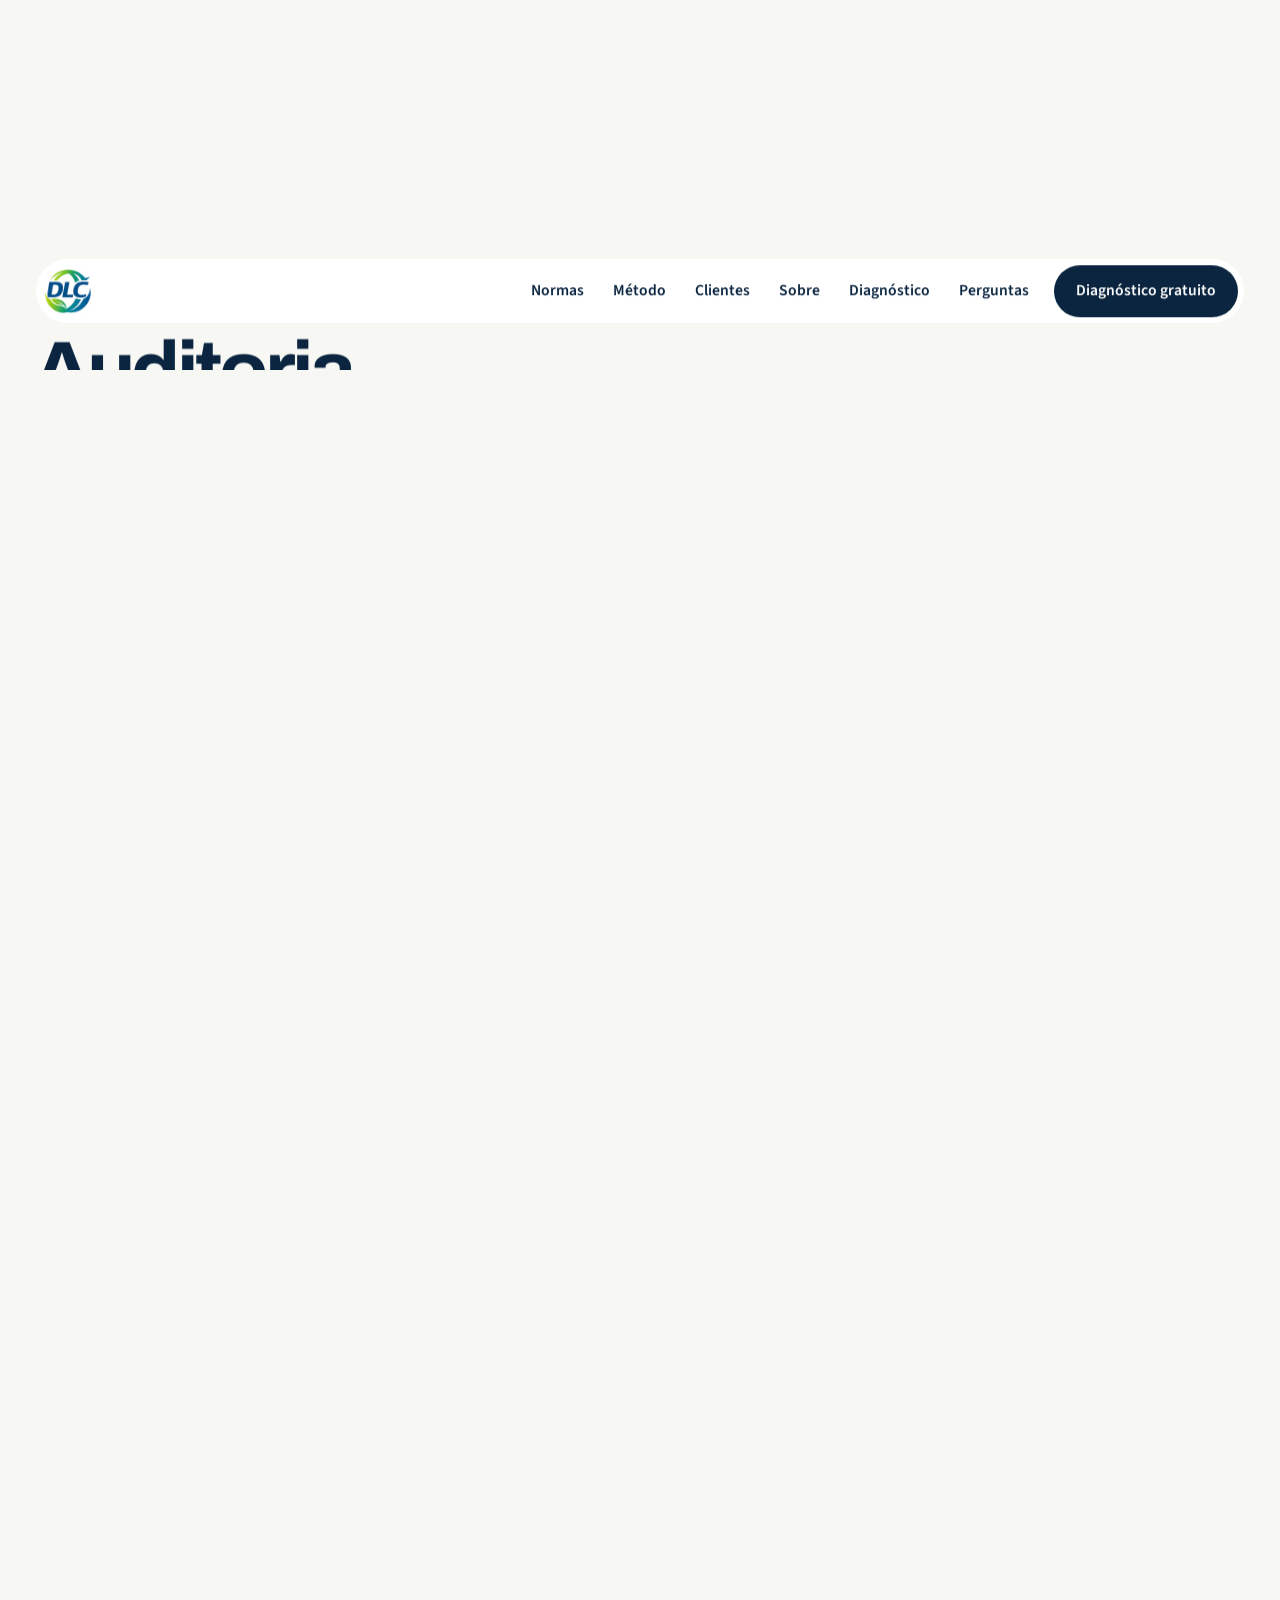
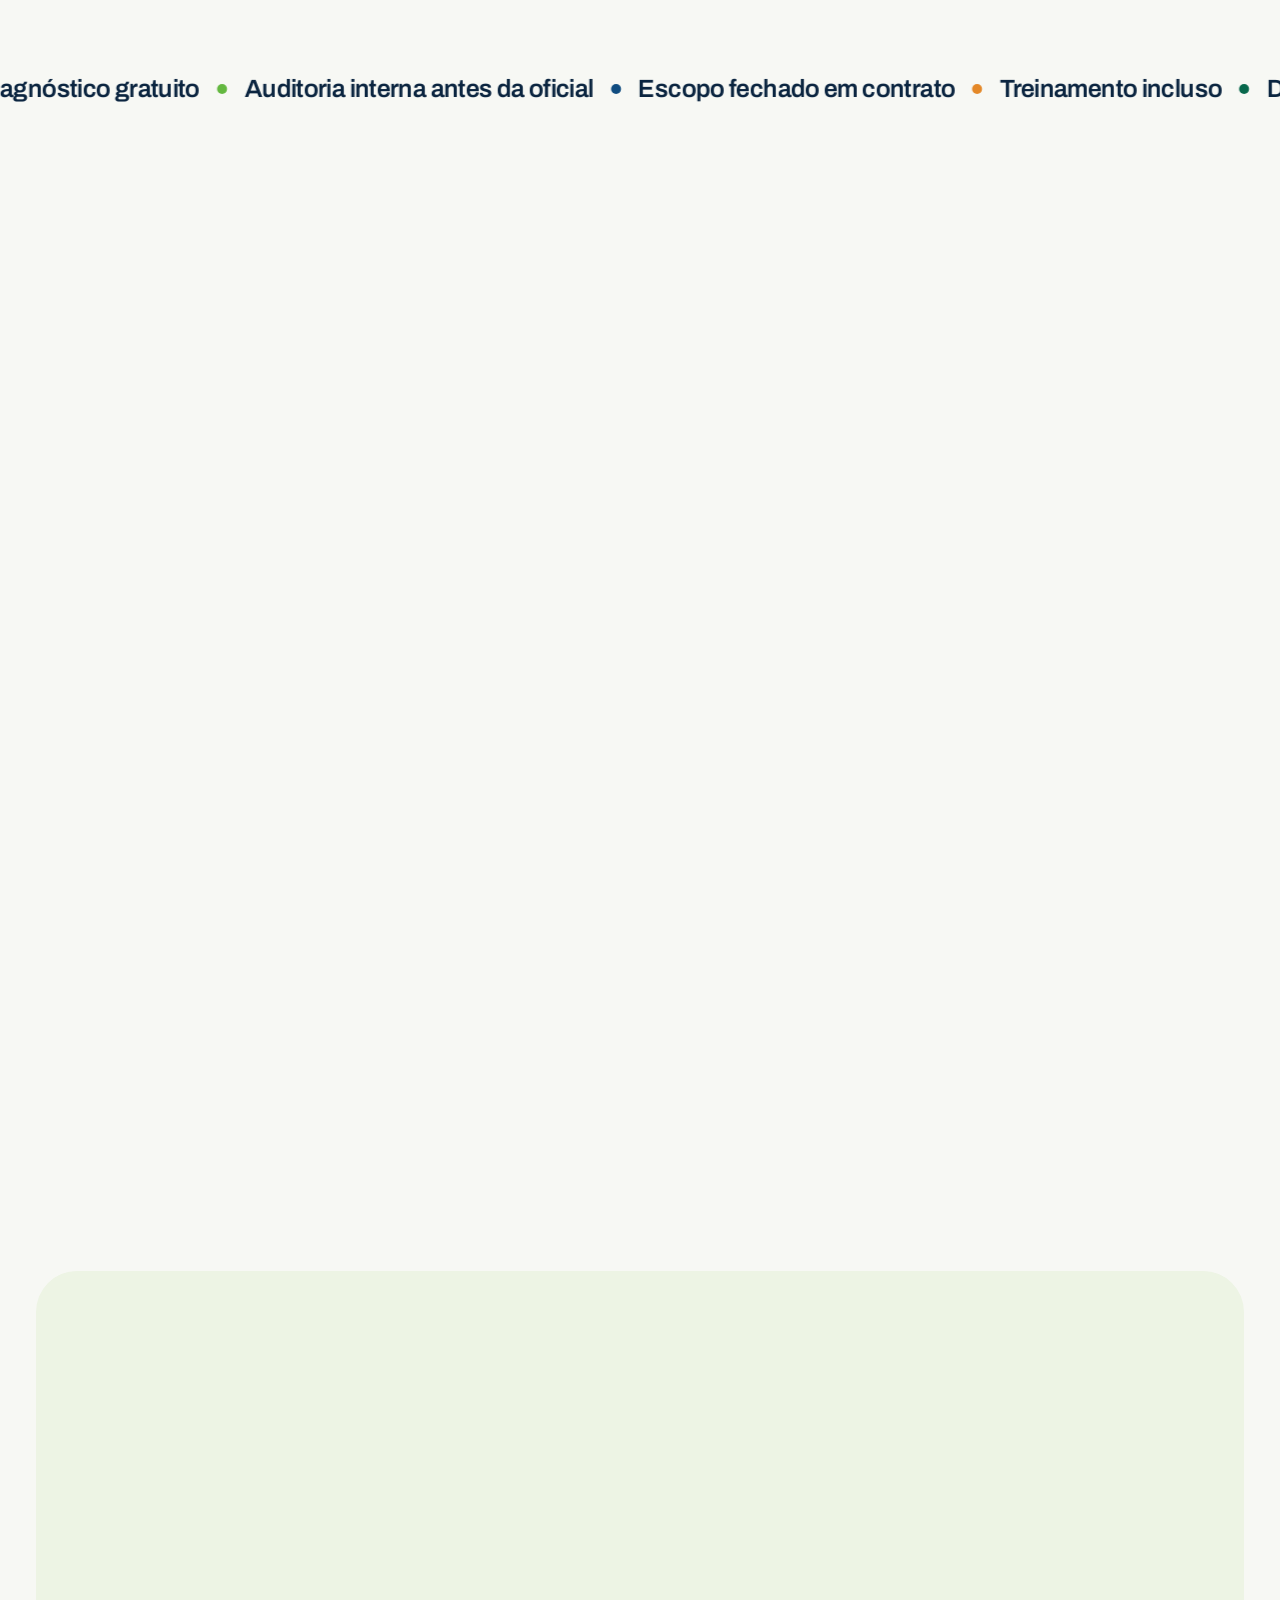
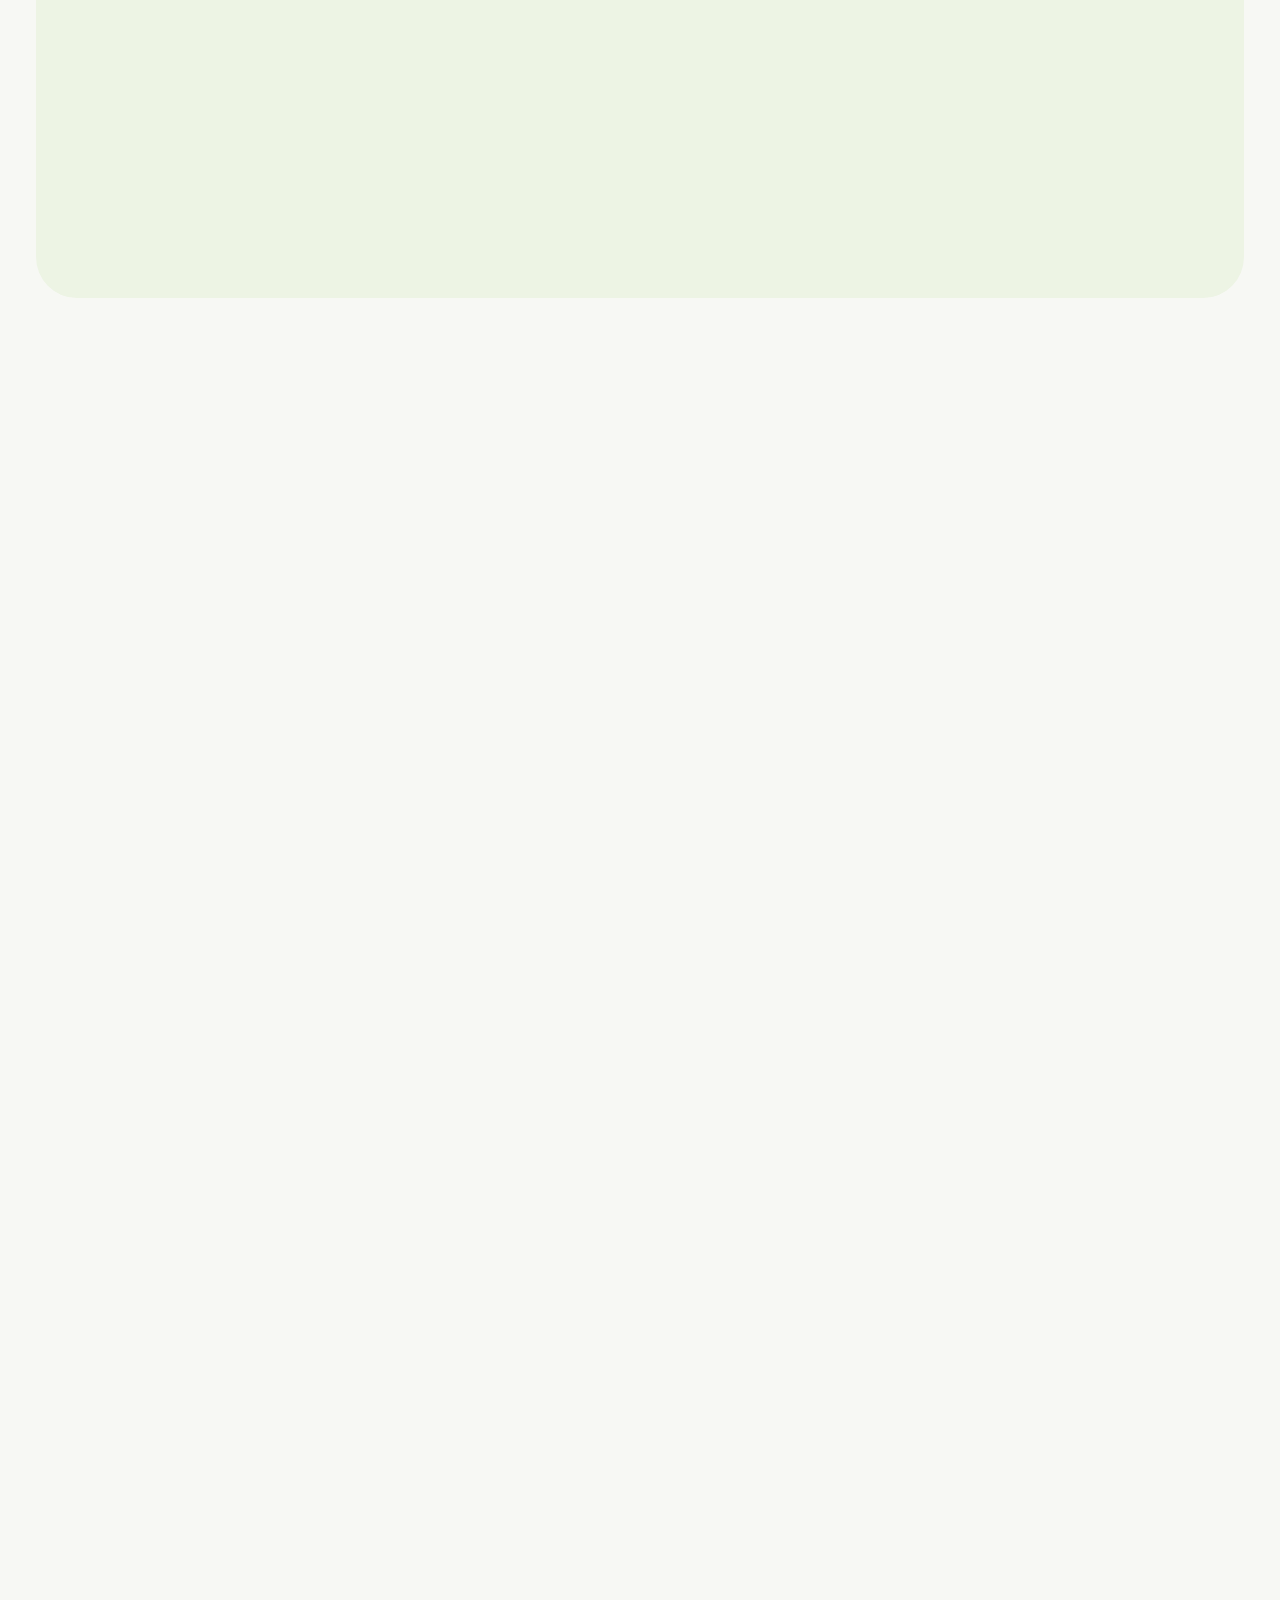
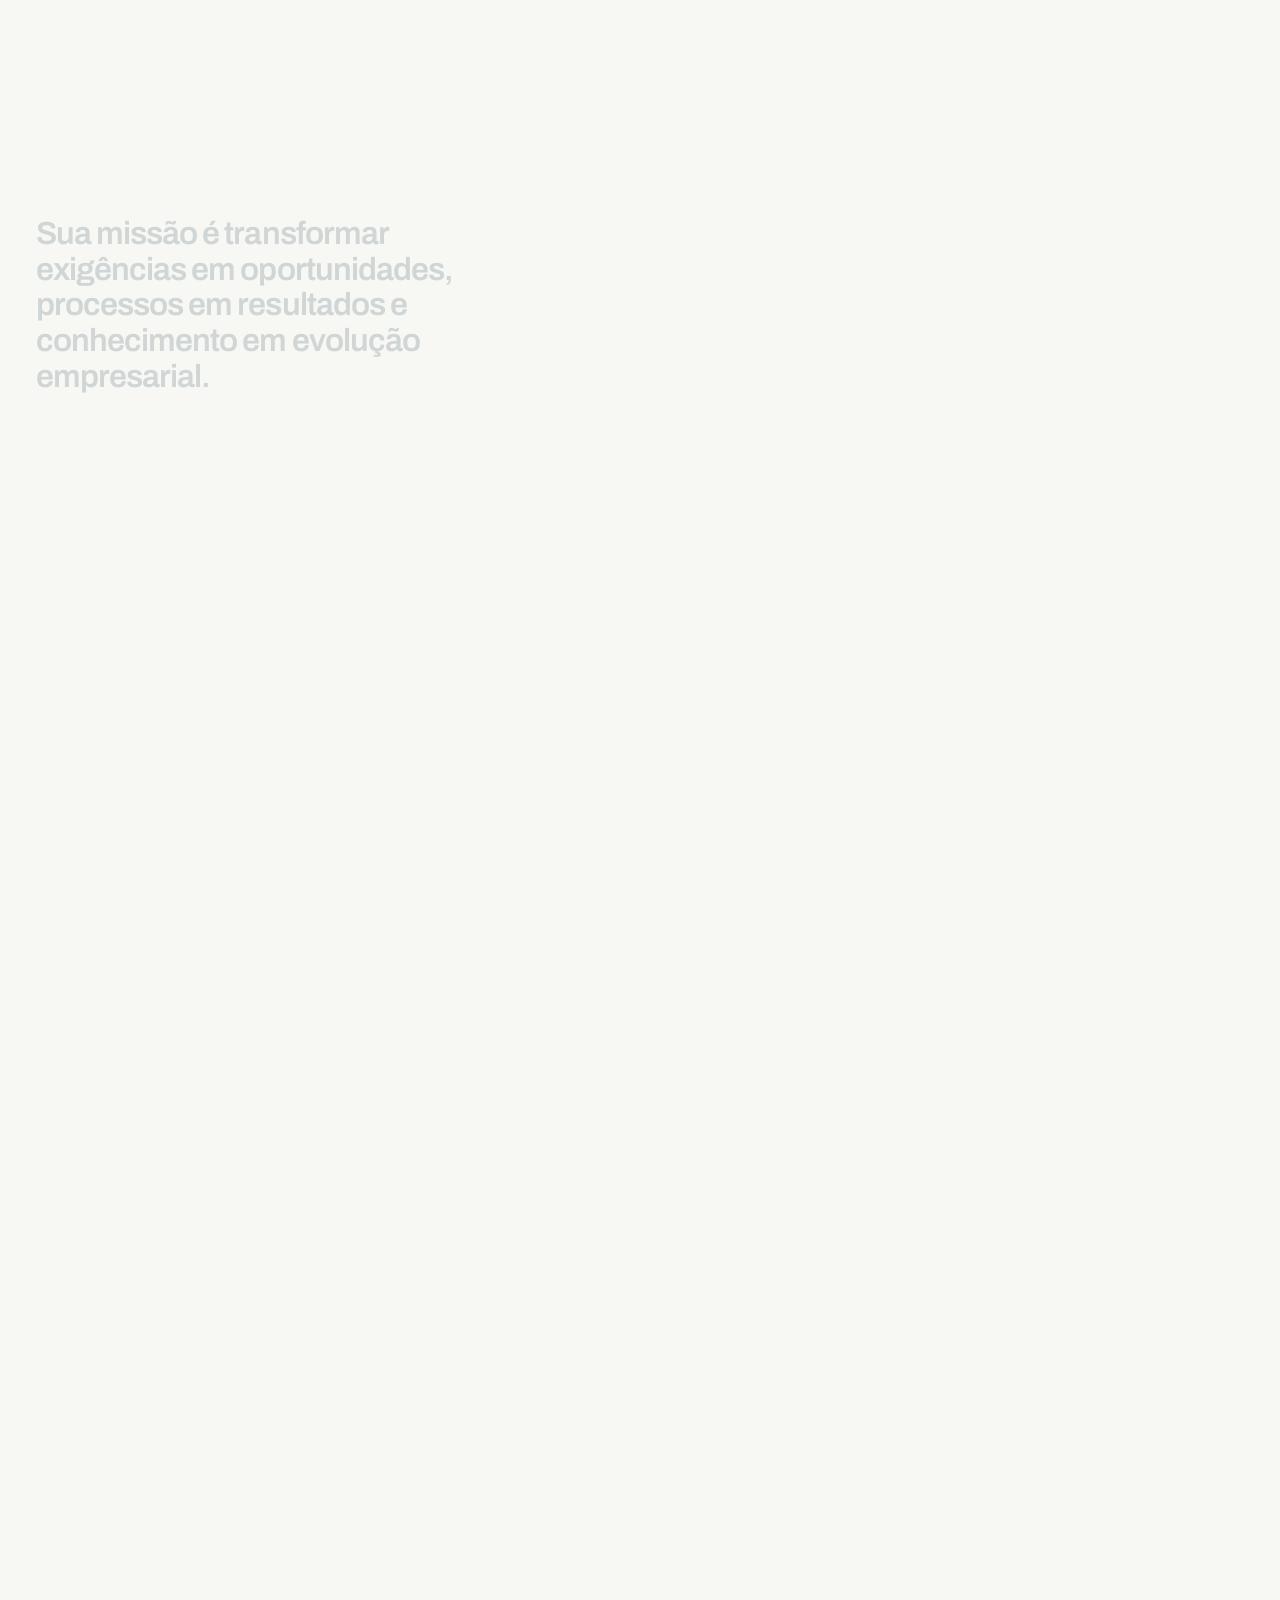
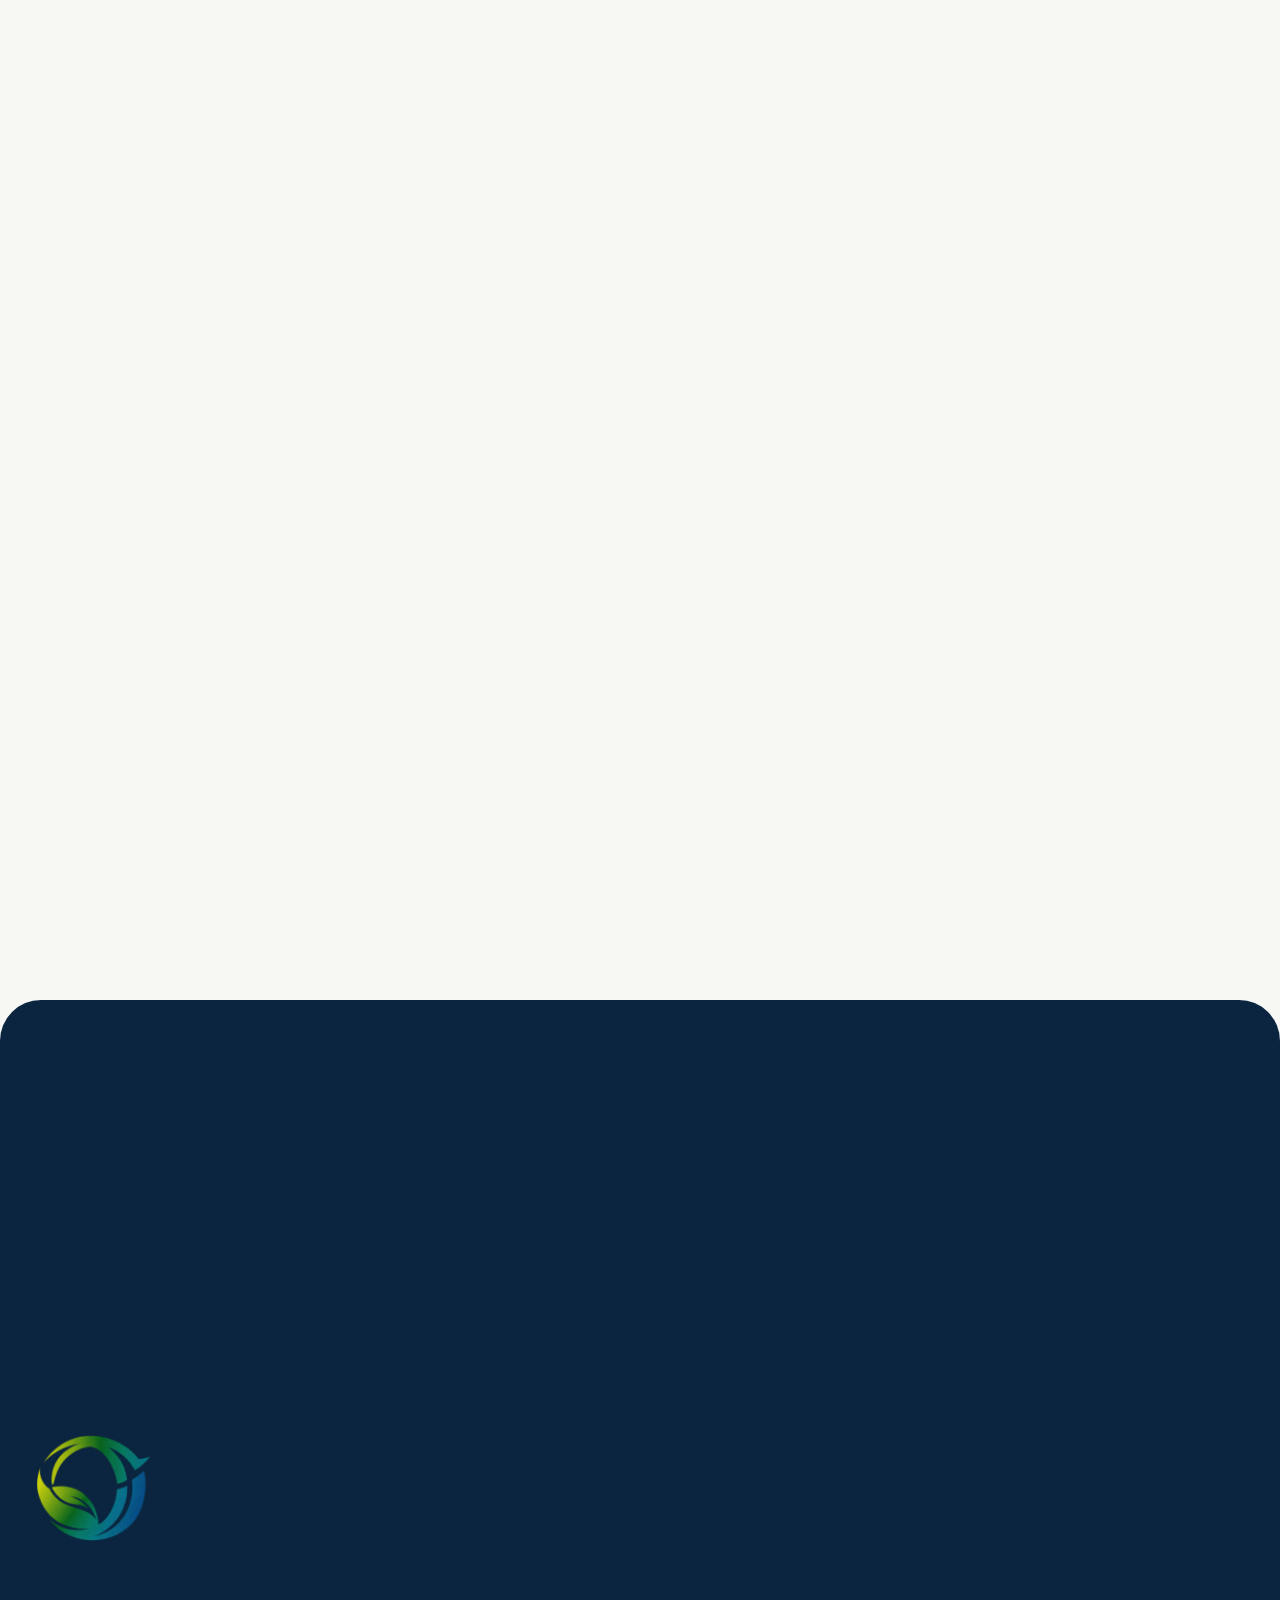
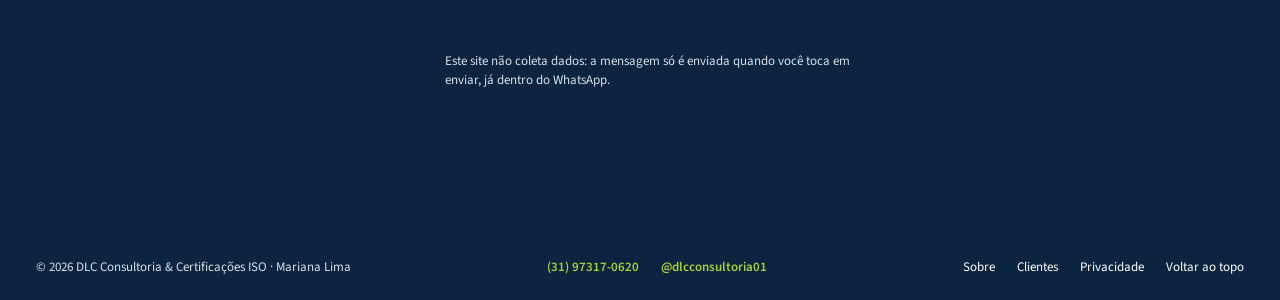
==== clientes.html @ 3fd49c4d "Novo site: landing de uma seção por tela, com Clientes e Sobre Substitui a versão anterior (formulár" ====
<!doctype html>
<html lang="pt-BR">
<head>
  <meta charset="utf-8">
  <meta name="viewport" content="width=device-width, initial-scale=1">
  <title>Clientes | DLC Consultoria</title>
  <meta name="robots" content="noindex">
  <meta http-equiv="refresh" content="0; url=index.html#clientes">
  <link rel="canonical" href="https://dlcconsultoria.com.br/#clientes">
</head>
<body>
  <p><a href="index.html#clientes">Ir para a seção Clientes</a></p>
</body>
</html>
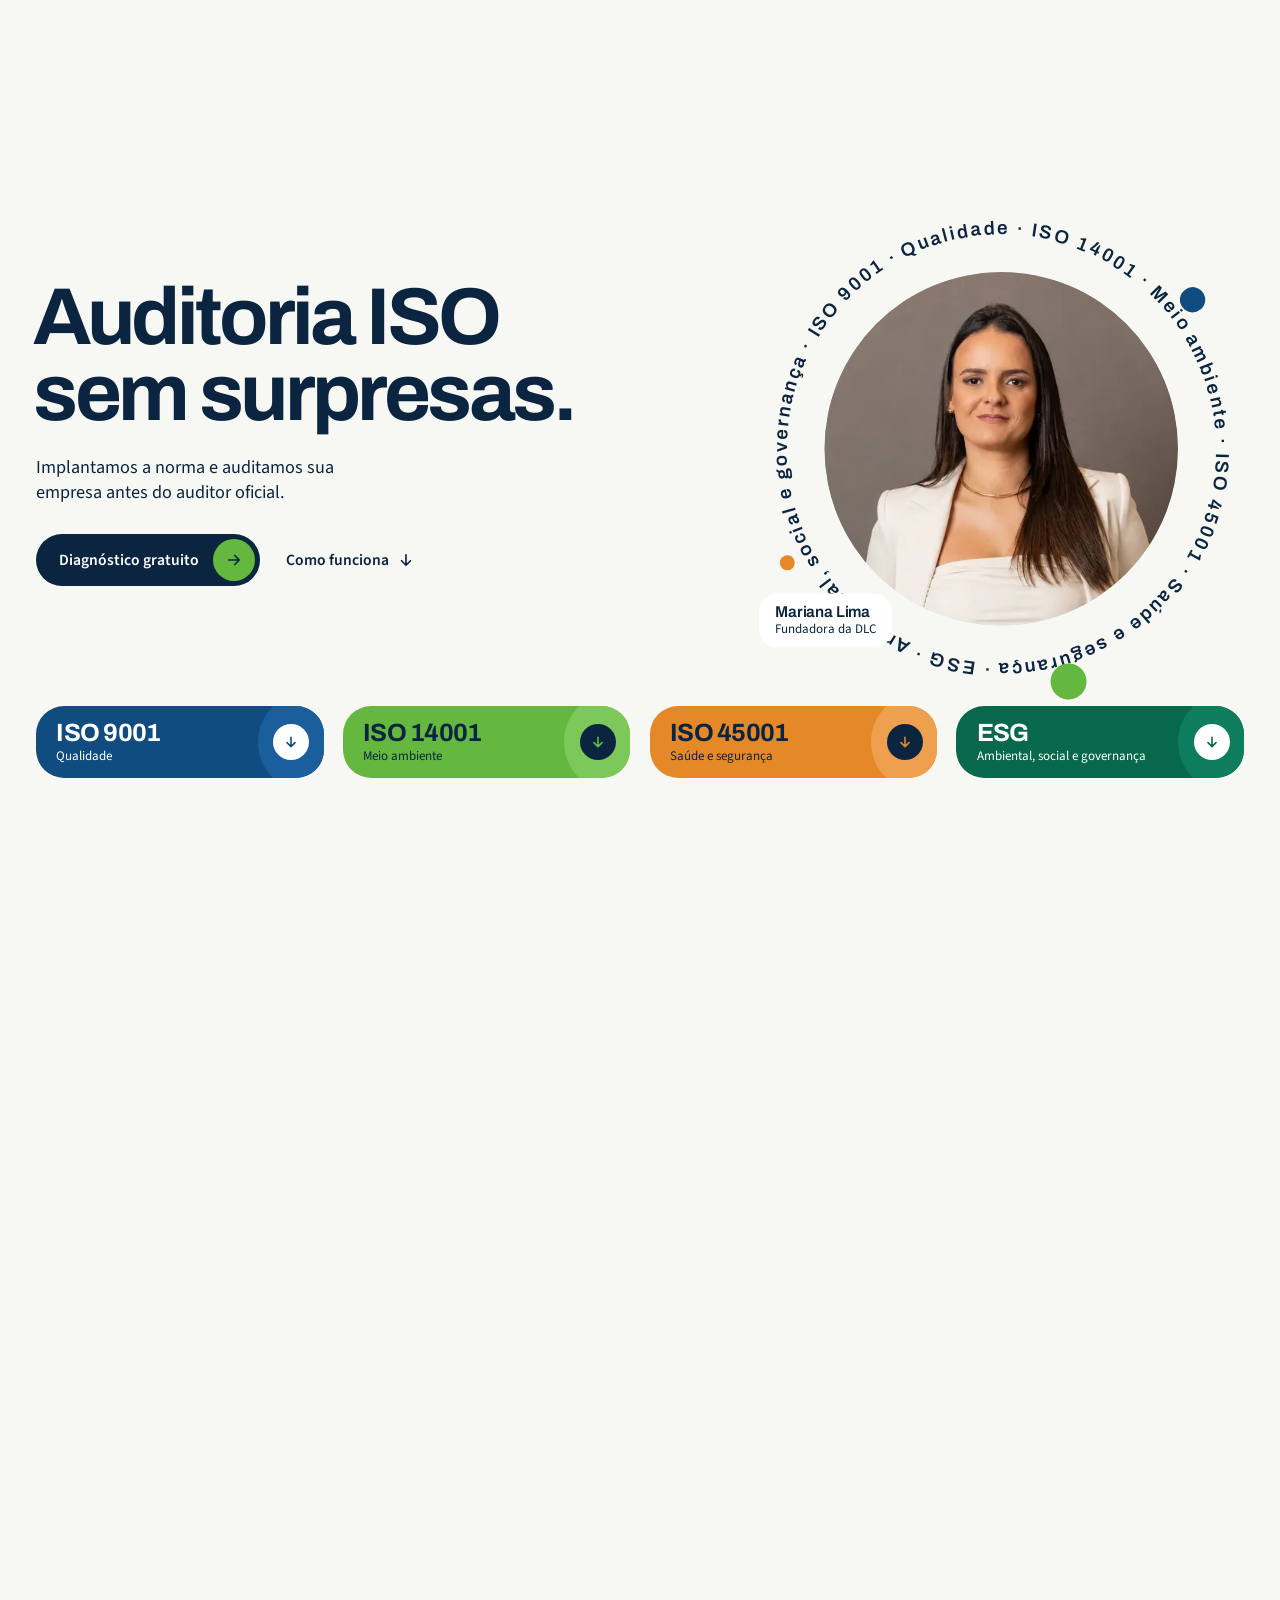
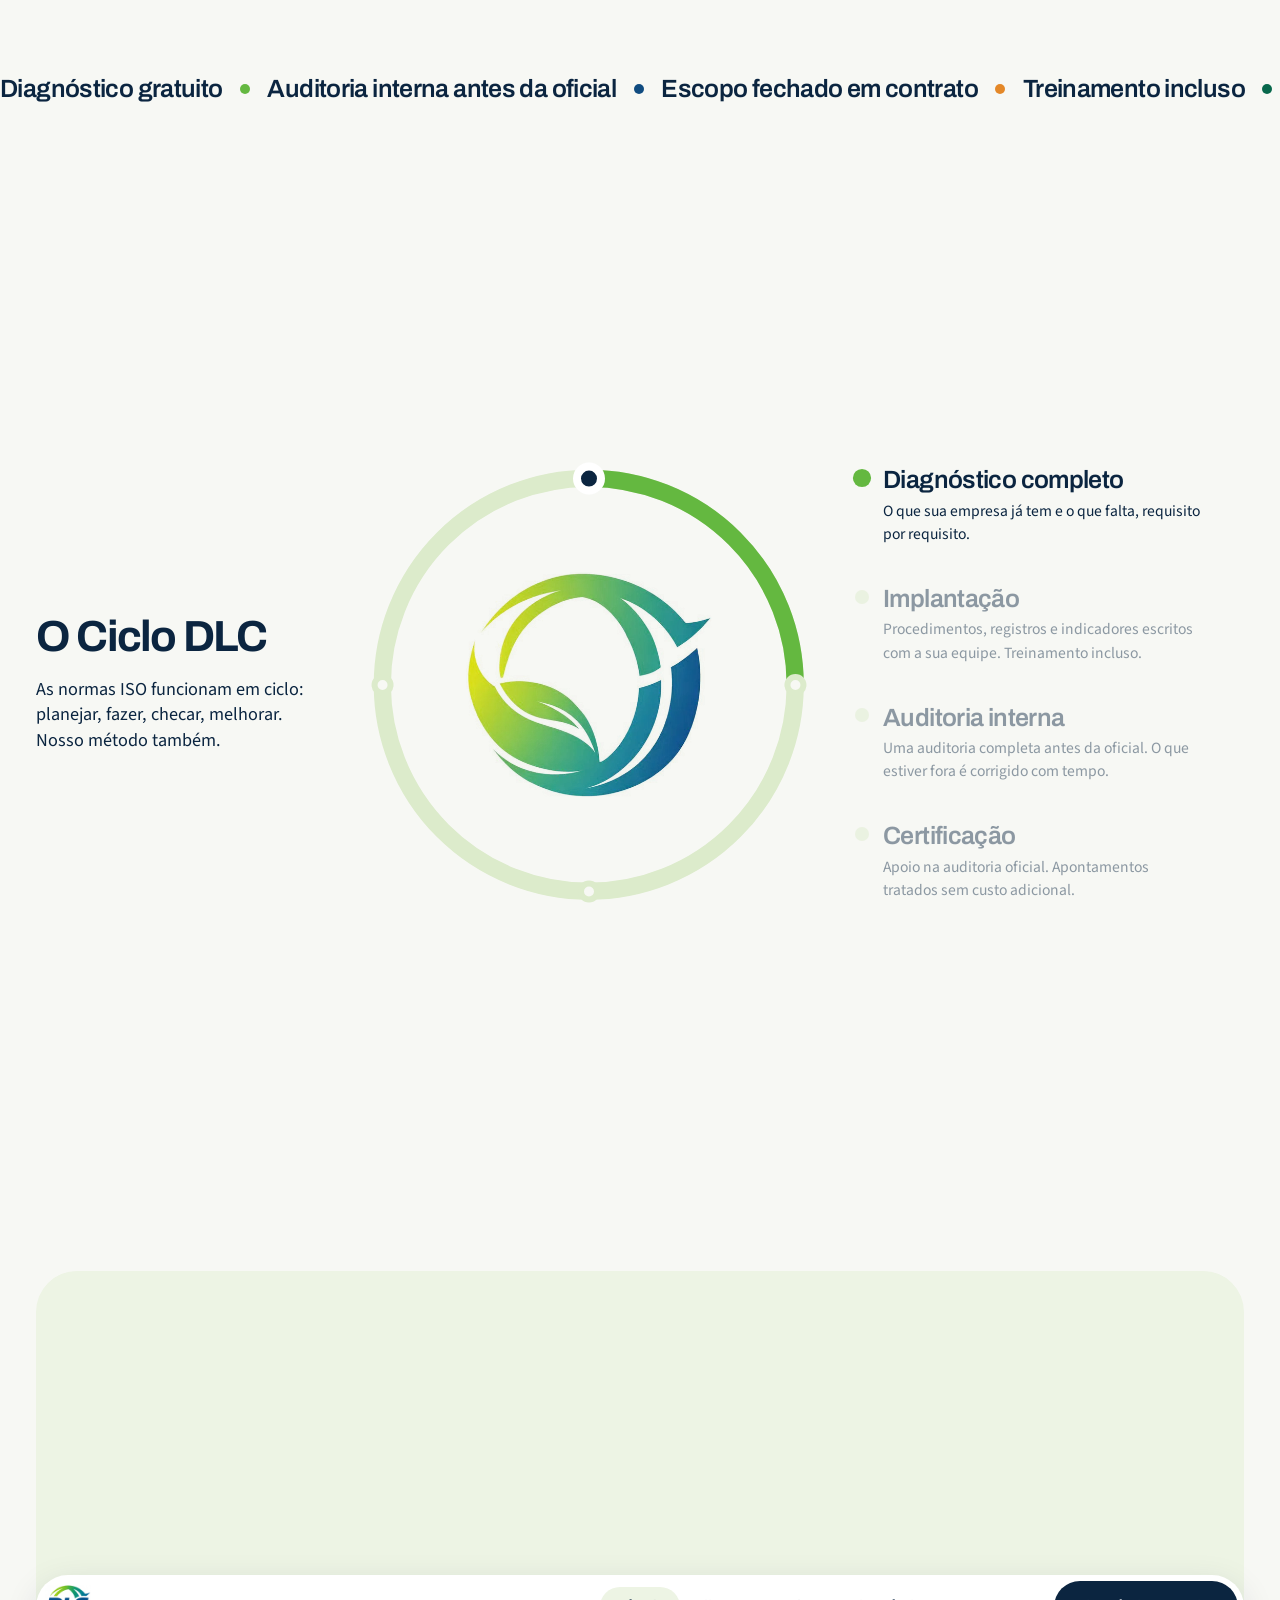
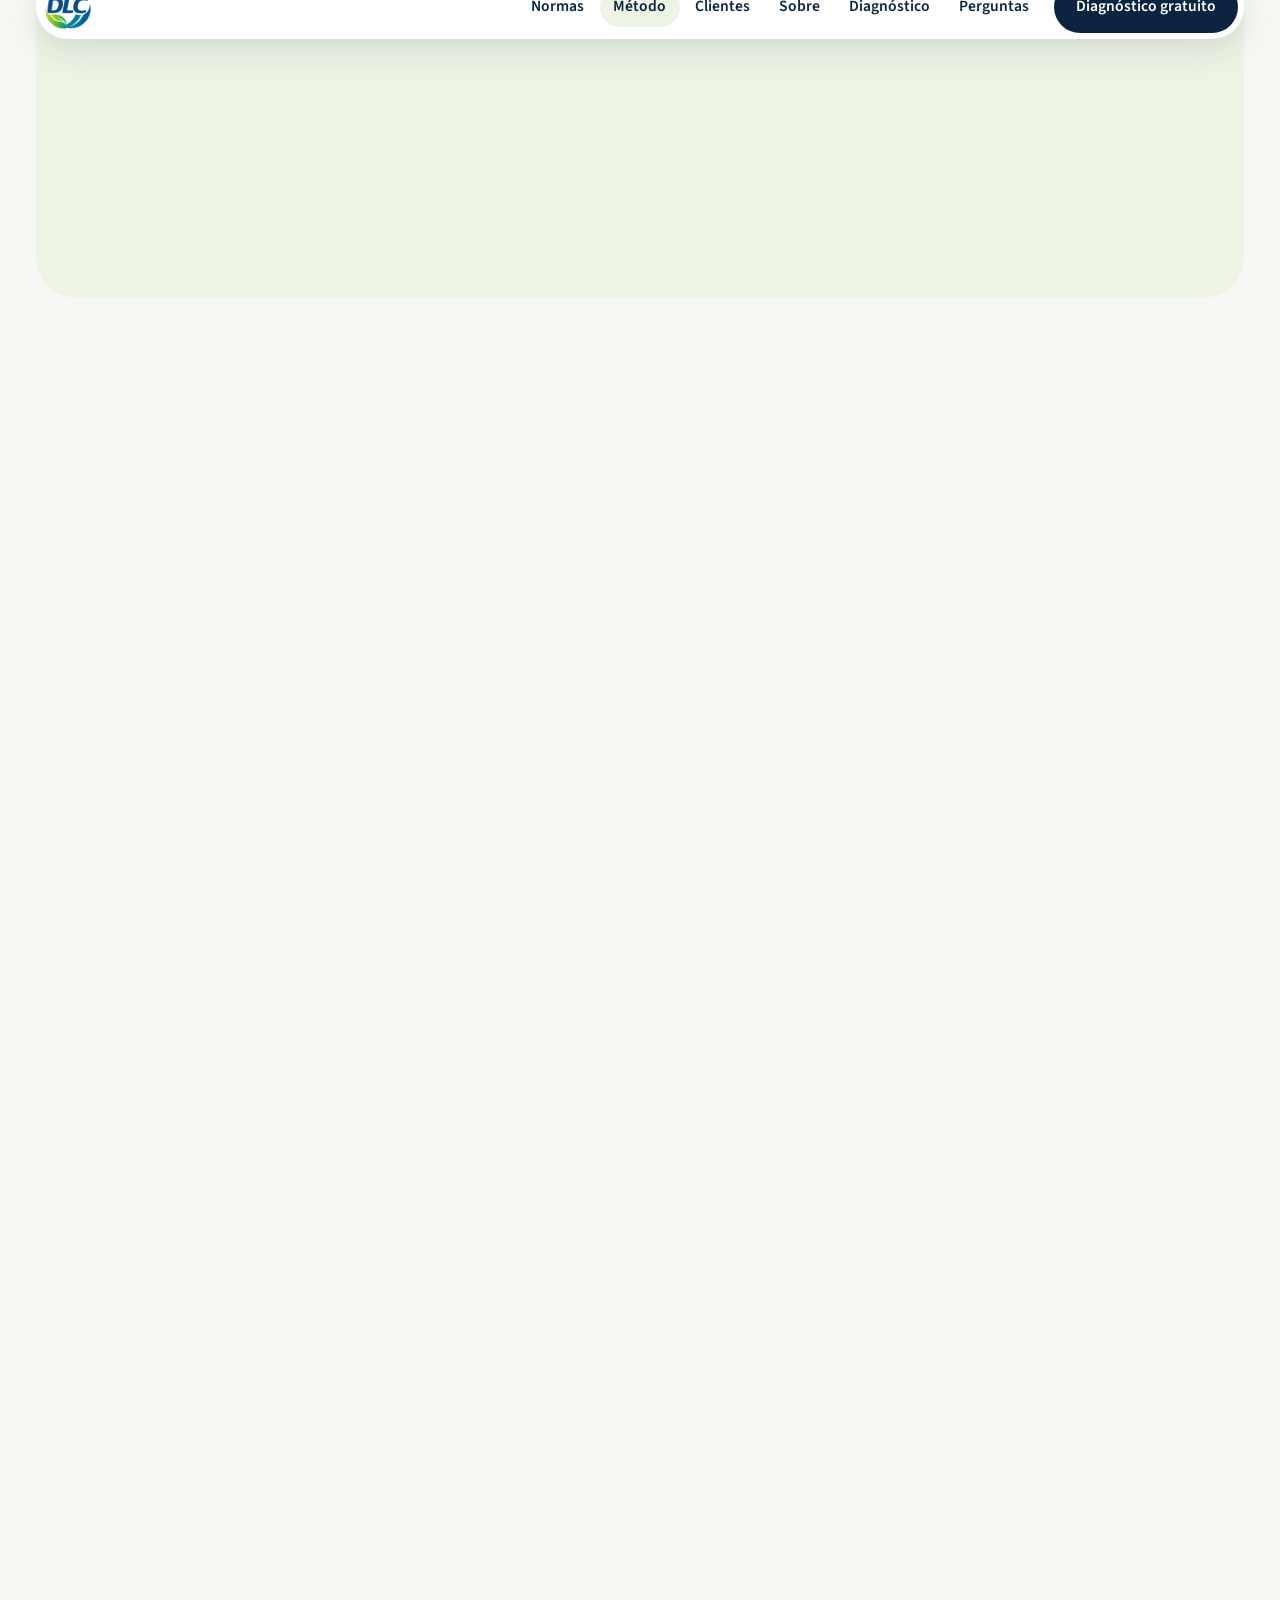
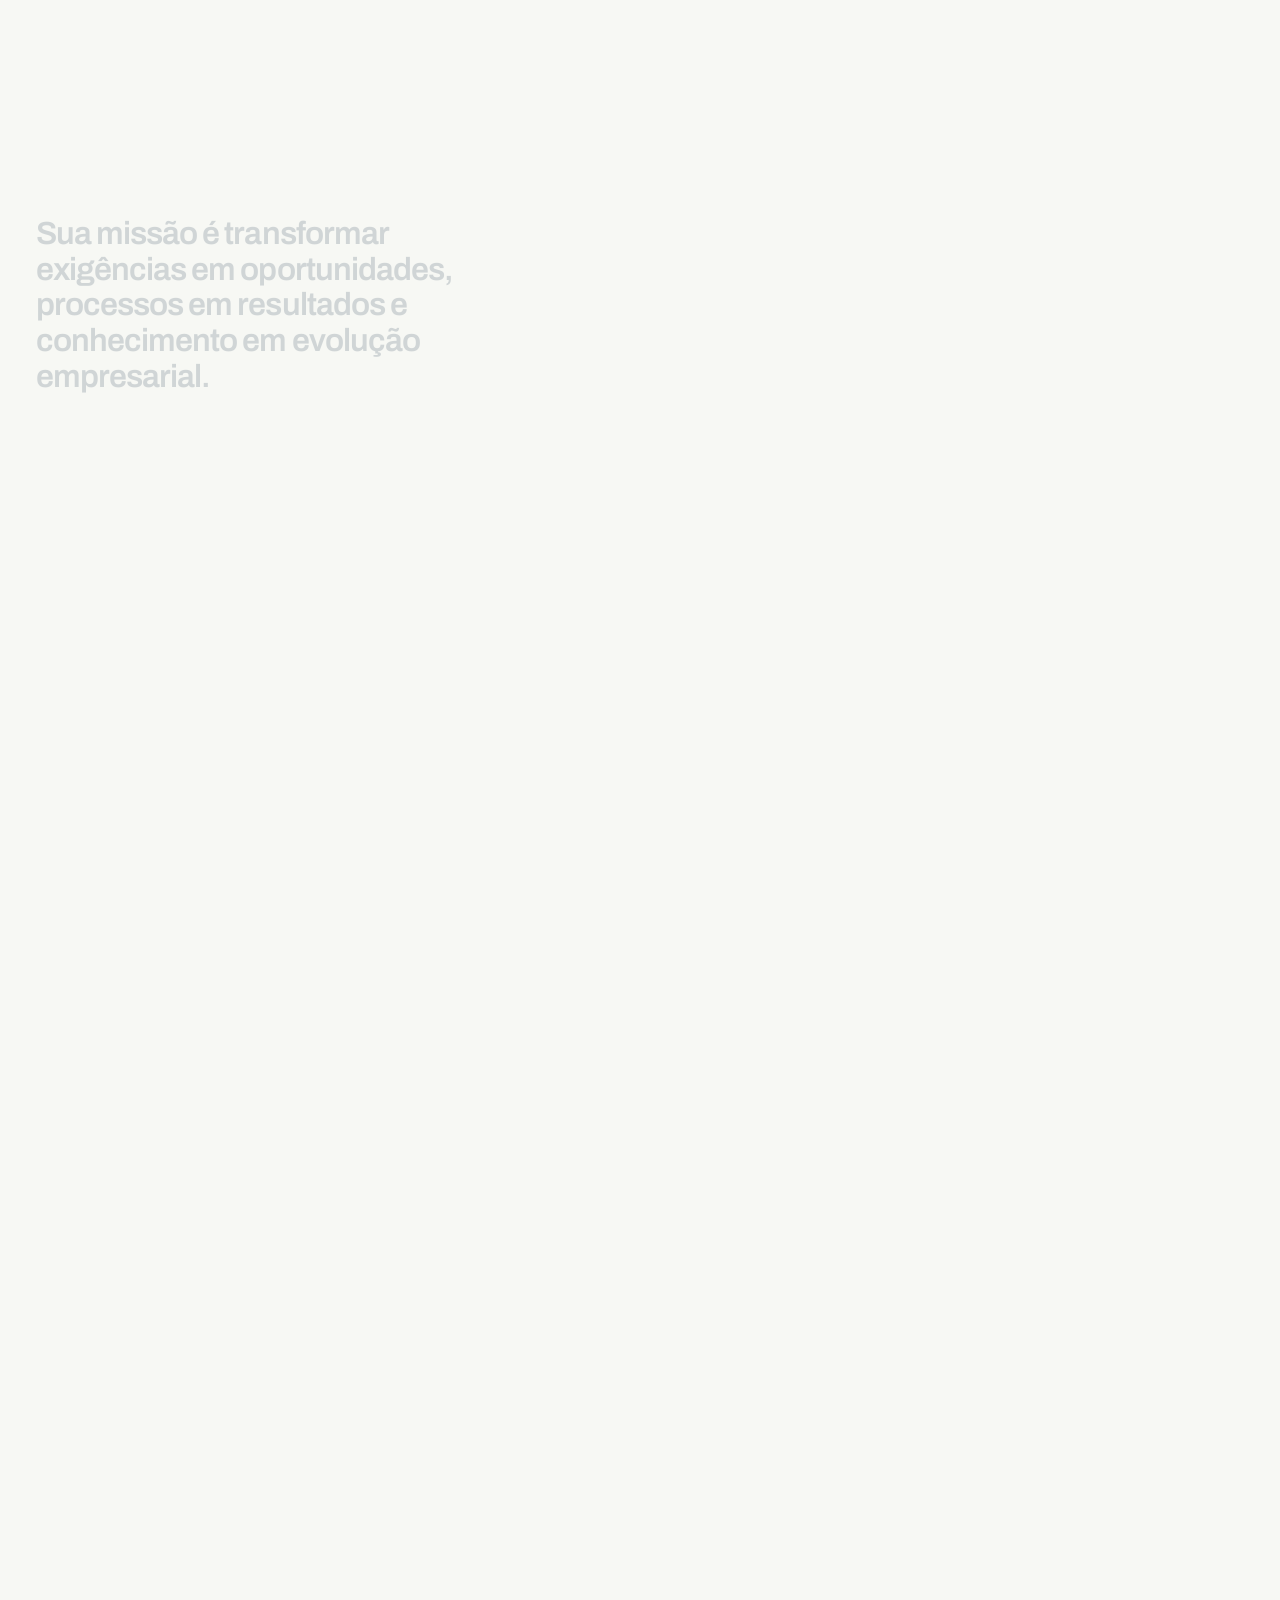
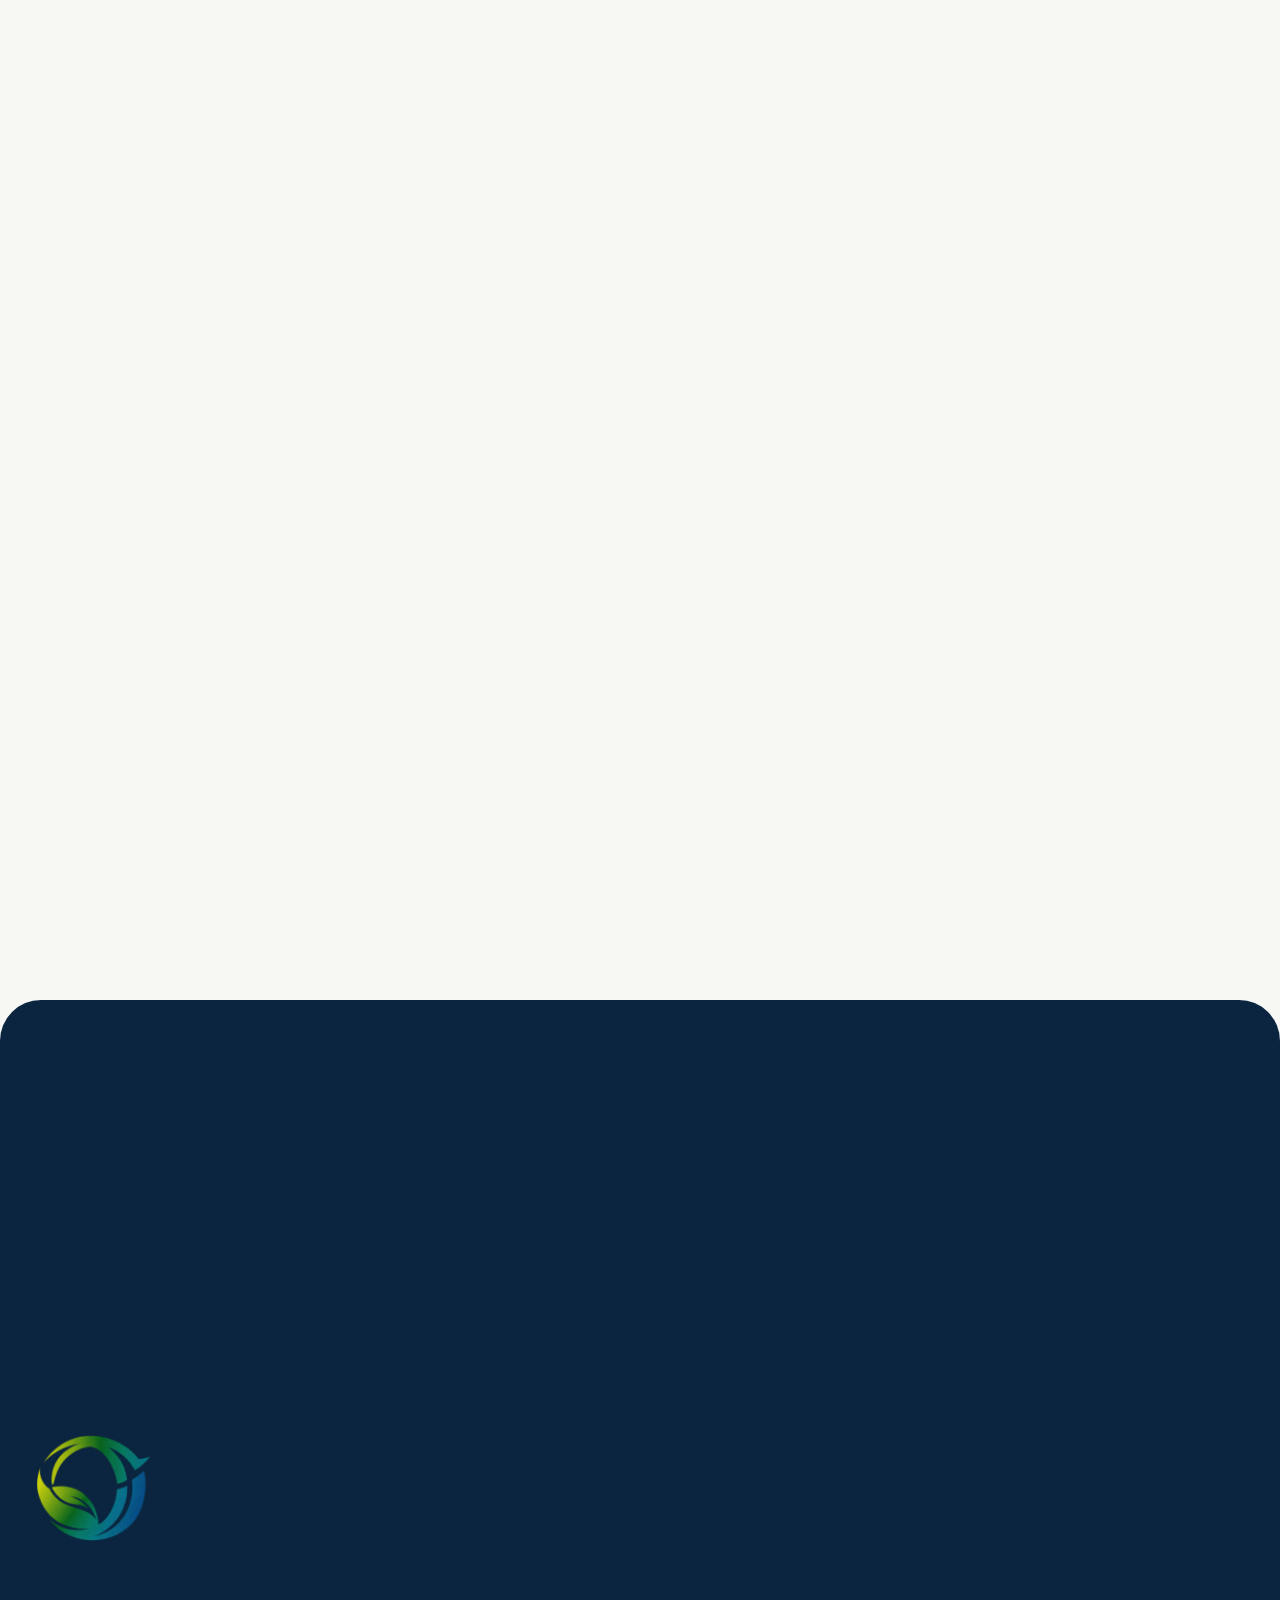
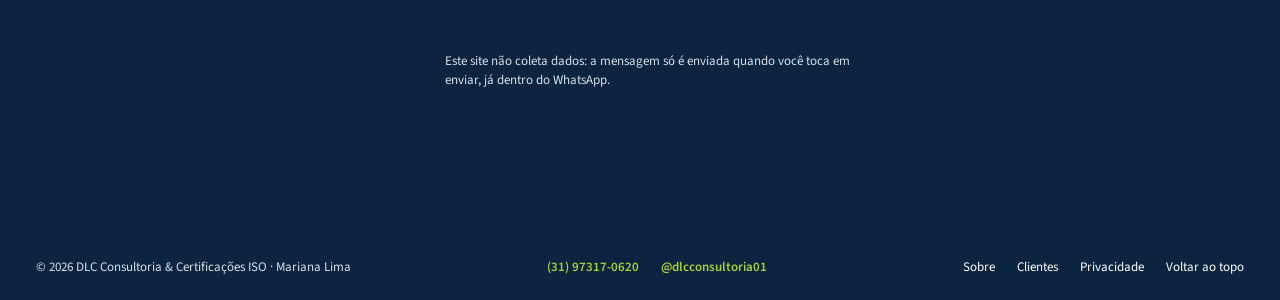
==== commit 472e7ee1: "Endereços canônicos em www.dlcconsultoria.com.br O domínio sem www redireciona para o www; canonical" ====
--- a/clientes.html
+++ b/clientes.html
@@ -6,7 +6,7 @@
   <title>Clientes | DLC Consultoria</title>
   <meta name="robots" content="noindex">
   <meta http-equiv="refresh" content="0; url=index.html#clientes">
-  <link rel="canonical" href="https://dlcconsultoria.com.br/#clientes">
+  <link rel="canonical" href="https://www.dlcconsultoria.com.br/#clientes">
 </head>
 <body>
   <p><a href="index.html#clientes">Ir para a seção Clientes</a></p>
